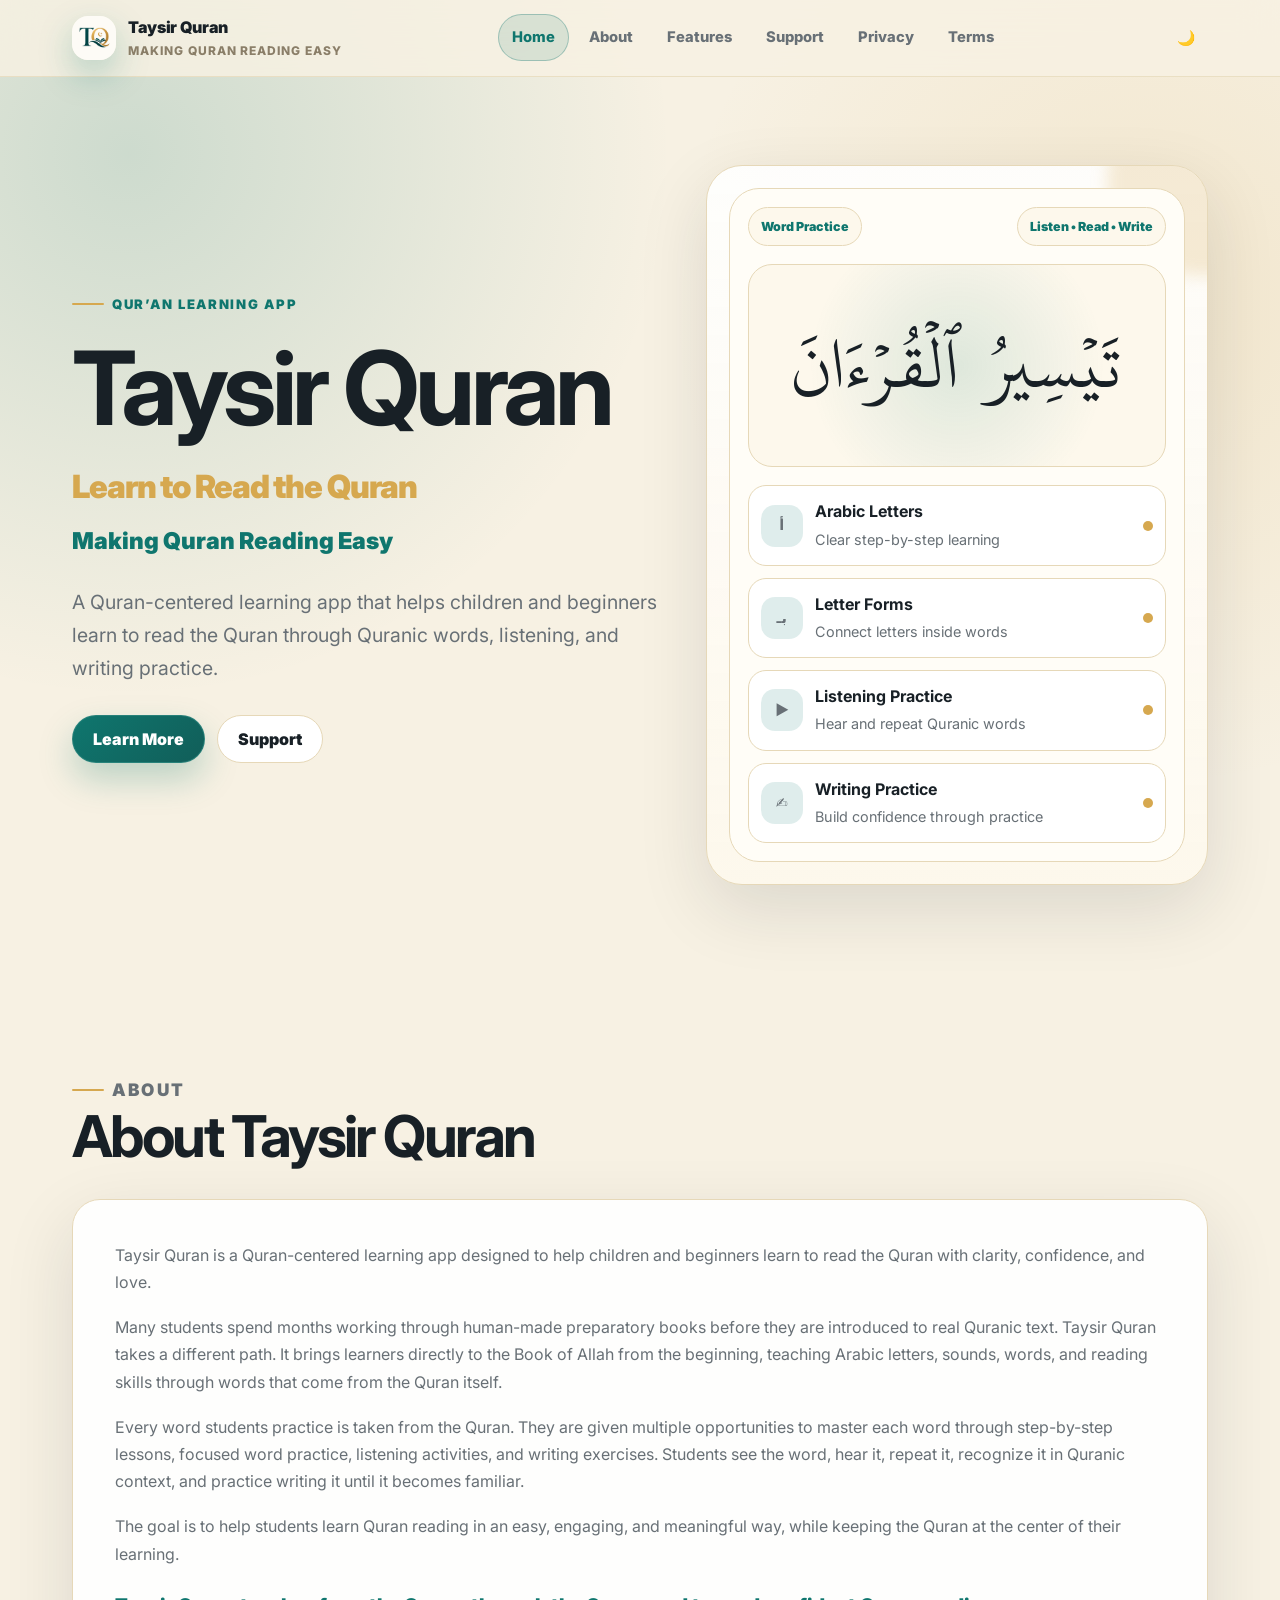
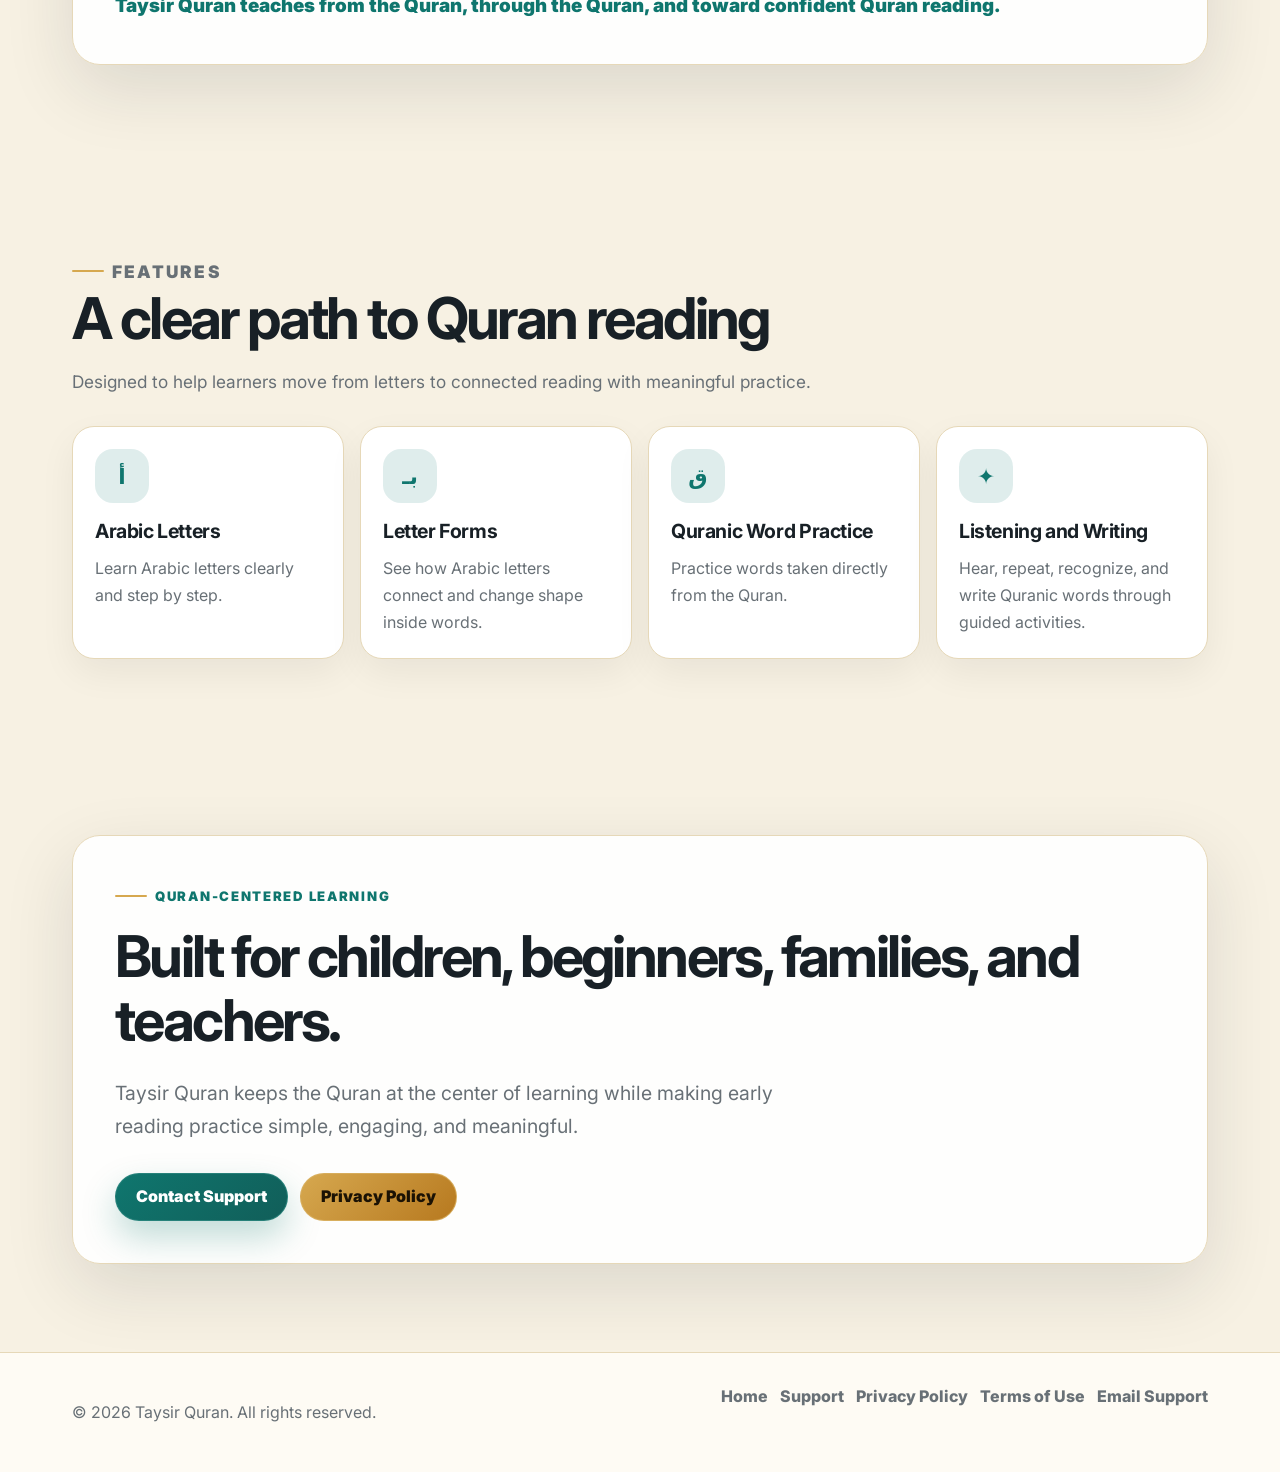
==== index.html @ a532eeca "second time to upload files" ====
<!doctype html>
<html lang="en" data-theme="dark">
  <head>
    <meta charset="utf-8" />
    <meta name="viewport" content="width=device-width, initial-scale=1" />
    <title>Taysir Quran — Learn to Read the Quran</title>
    <meta
      name="description"
      content="Taysir Quran is a Quran-centered learning app helping children and beginners learn to read the Quran through Quranic words, listening, and writing practice."
    />
    <meta name="theme-color" content="#0f766e" />
    <meta property="og:title" content="Taysir Quran" />
    <meta property="og:description" content="Making Quran Reading Easy." />
    <meta property="og:type" content="website" />
    <meta property="og:url" content="https://taysirquran.com" />

    <link rel="icon" type="image/png" href="favicon.png" />
    <link rel="apple-touch-icon" href="favicon.png" />

    <link rel="preconnect" href="https://fonts.googleapis.com" />
    <link rel="preconnect" href="https://fonts.gstatic.com" crossorigin />
    <link
      href="https://fonts.googleapis.com/css2?family=Amiri:wght@400;700&family=Inter:wght@400;600;700;800;900&display=swap"
      rel="stylesheet"
    />
    <link rel="stylesheet" href="styles.css" />
  </head>
  <body>
    <a class="skip-link" href="#main">Skip to content</a>

    <header class="site-header">
      <nav class="nav" aria-label="Main navigation">
        <a class="brand" href="/" aria-label="Taysir Quran home">
          <img class="brand-mark" src="logo.png" alt="Taysir Quran app logo" />
          <span class="brand-text">
            Taysir Quran <span>Making Quran Reading Easy</span>
          </span>
        </a>

        <div class="nav-links" data-nav-links>
          <a class="active" href="/">Home</a>
          <a href="#about">About</a>
          <a href="#features">Features</a>
          <a href="/support/">Support</a>
          <a href="/privacy/">Privacy</a>
          <a href="/terms/">Terms</a>
        </div>

        <div class="nav-actions">
          <button
            class="icon-button"
            type="button"
            data-theme-toggle
            aria-label="Toggle dark mode"
            style="background: transparent; border: none; box-shadow: none"
          >
            🌙
          </button>
          <button
            class="menu-button"
            type="button"
            data-menu-button
            aria-label="Open menu"
            aria-expanded="false"
          >
            ☰
          </button>
        </div>
      </nav>
    </header>

    <main id="main">
      <section class="section hero" aria-labelledby="hero-title">
        <div>
          <p class="kicker">Qur’an Learning App</p>
          <h1 id="hero-title">Taysir Quran</h1>
          <p class="hero-subtitle">Learn to Read the Quran</p>
          <p class="hero-tagline">Making Quran Reading Easy</p>
          <p class="lead">
            A Quran-centered learning app that helps children and beginners
            learn to read the Quran through Quranic words, listening, and
            writing practice.
          </p>
          <div class="hero-actions">
            <a class="btn btn-primary" href="#about">Learn More</a>
            <a class="btn btn-secondary" href="/support/">Support</a>
          </div>
        </div>

        <div class="hero-card" aria-label="App preview illustration">
          <div class="app-mock">
            <div class="mock-top">
              <span class="mock-pill">Word Practice</span>
              <span class="mock-pill">Listen • Read • Write</span>
            </div>
            <div
              class="quran-word quran-verse"
              lang="ar"
              dir="rtl"
              aria-label="Taysir Quran in Arabic"
            >
              تَيۡسِيرُ ٱلۡقُرۡءَانَ
            </div>
            <div class="lesson-list">
              <div class="lesson-row">
                <span class="lesson-icon">أ</span>
                <div>
                  <strong>Arabic Letters</strong>
                  <span>Clear step-by-step learning</span>
                </div>
                <span class="progress-dot"></span>
              </div>
              <div class="lesson-row">
                <span class="lesson-icon">بـ</span>
                <div>
                  <strong>Letter Forms</strong>
                  <span>Connect letters inside words</span>
                </div>
                <span class="progress-dot"></span>
              </div>
              <div class="lesson-row">
                <span class="lesson-icon">▶</span>
                <div>
                  <strong>Listening Practice</strong>
                  <span>Hear and repeat Quranic words</span>
                </div>
                <span class="progress-dot"></span>
              </div>
              <div class="lesson-row">
                <span class="lesson-icon">✍</span>
                <div>
                  <strong>Writing Practice</strong>
                  <span>Build confidence through practice</span>
                </div>
                <span class="progress-dot"></span>
              </div>
            </div>
          </div>
        </div>
      </section>

      <section id="about" class="section" aria-labelledby="about-title">
        <div class="section-heading">
          <p class="kicker">About</p>
          <h2 id="about-title">About Taysir Quran</h2>
        </div>
        <div class="about-card">
          <p>
            Taysir Quran is a Quran-centered learning app designed to help
            children and beginners learn to read the Quran with clarity,
            confidence, and love.
          </p>

          <p>
            Many students spend months working through human-made preparatory
            books before they are introduced to real Quranic text. Taysir Quran
            takes a different path. It brings learners directly to the Book of
            Allah from the beginning, teaching Arabic letters, sounds, words,
            and reading skills through words that come from the Quran itself.
          </p>

          <p>
            Every word students practice is taken from the Quran. They are given
            multiple opportunities to master each word through step-by-step
            lessons, focused word practice, listening activities, and writing
            exercises. Students see the word, hear it, repeat it, recognize it
            in Quranic context, and practice writing it until it becomes
            familiar.
          </p>

          <p>
            The goal is to help students learn Quran reading in an easy,
            engaging, and meaningful way, while keeping the Quran at the center
            of their learning.
          </p>

          <strong class="strong-line">
            Taysir Quran teaches from the Quran, through the Quran, and toward
            confident Quran reading.
          </strong>
        </div>
      </section>

      <section id="features" class="section" aria-labelledby="features-title">
        <div class="section-heading">
          <p class="kicker">Features</p>
          <h2 id="features-title">A clear path to Quran reading</h2>
          <p>
            Designed to help learners move from letters to connected reading
            with meaningful practice.
          </p>
        </div>
        <div class="feature-grid">
          <article class="feature-card">
            <div class="feature-icon">أ</div>
            <h3>Arabic Letters</h3>
            <p>Learn Arabic letters clearly and step by step.</p>
          </article>
          <article class="feature-card">
            <div class="feature-icon">بـ</div>
            <h3>Letter Forms</h3>
            <p>See how Arabic letters connect and change shape inside words.</p>
          </article>
          <article class="feature-card">
            <div class="feature-icon">ق</div>
            <h3>Quranic Word Practice</h3>
            <p>Practice words taken directly from the Quran.</p>
          </article>
          <article class="feature-card">
            <div class="feature-icon">✦</div>
            <h3>Listening and Writing</h3>
            <p>
              Hear, repeat, recognize, and write Quranic words through guided
              activities.
            </p>
          </article>
        </div>
      </section>

      <section class="section" aria-labelledby="cta-title">
        <div class="cta-card">
          <p class="kicker">Quran-Centered Learning</p>
          <h2 id="cta-title">
            Built for children, beginners, families, and teachers.
          </h2>
          <p class="lead">
            Taysir Quran keeps the Quran at the center of learning while making
            early reading practice simple, engaging, and meaningful.
          </p>
          <div class="cta-row">
            <a class="btn btn-primary" href="/support/">Contact Support</a>
            <a class="btn btn-gold" href="/privacy/">Privacy Policy</a>
          </div>
        </div>
      </section>
    </main>

    <footer class="site-footer">
      <div class="footer-inner">
        <p>© 2026 Taysir Quran. All rights reserved.</p>
        <div class="footer-links">
          <a href="/">Home</a>
          <a href="/support/">Support</a>
          <a href="/privacy/">Privacy Policy</a>
          <a href="/terms/">Terms of Use</a>
          <a href="mailto:taysirquraninfo@gmail.com">Email Support</a>
        </div>
      </div>
    </footer>

    <script src="script.js"></script>
  </body>
</html>
---- styles.css ----
@font-face {
  font-family: 'Uthmanic Hafs';
  src: url('fonts/UthmanicHafs_V22.ttf') format('truetype');
  font-weight: 400;
  font-style: normal;
  font-display: swap;
}

:root {
  --bg: #f7f1e3;
  --surface: #fffdf7;
  --card: #ffffff;
  --elevated: #fdf8ec;
  --text: #182026;
  --muted: #687076;
  --soft: #8a7e68;
  --primary: #0f766e;
  --primary-dark: #115e59;
  --gold: #d6a84f;
  --gold-dark: #b7791f;
  --border: #e6d8b8;
  --shadow: 0 24px 70px rgba(24, 32, 38, 0.12);
  --hero-glow: rgba(15, 118, 110, 0.18);
  --radius-xl: 28px;
  --radius-lg: 22px;
  --radius-md: 16px;
  --max: 1180px;
}

[data-theme='dark'] {
  --bg: #0b0b0b;
  --surface: #0f0f0f;
  --card: #151515;
  --elevated: #1b1b1b;
  --text: #f8fafc;
  --muted: #b8c2c7;
  --soft: #d8caa9;
  --primary: #2dd4bf;
  --primary-dark: #14b8a6;
  --gold: #f0c86a;
  --gold-dark: #d6a84f;
  --border: #2f2a21;
  --shadow: 0 24px 80px rgba(0, 0, 0, 0.46);
  --hero-glow: rgba(45, 212, 191, 0.16);
}

* { box-sizing: border-box; }

html {
  scroll-behavior: smooth;
}

body {
  margin: 0;
  font-family: Inter, ui-sans-serif, system-ui, -apple-system, BlinkMacSystemFont, "Segoe UI", sans-serif;
  background:
    radial-gradient(circle at 10% 5%, var(--hero-glow), transparent 34rem),
    radial-gradient(circle at 90% 10%, rgba(214, 168, 79, 0.15), transparent 30rem),
    var(--bg);
  color: var(--text);
  line-height: 1.7;
  transition: background 0.25s ease, color 0.25s ease;
}

body.no-scroll { overflow: hidden; }

a { color: inherit; text-decoration: none; }

.skip-link {
  position: absolute;
  top: -48px;
  left: 16px;
  background: var(--primary);
  color: #fff;
  padding: 10px 14px;
  border-radius: 999px;
  z-index: 1000;
}
.skip-link:focus { top: 16px; }

.site-header {
  position: sticky;
  top: 0;
  z-index: 50;
  backdrop-filter: blur(18px);
  background: color-mix(in srgb, var(--bg) 84%, transparent);
  border-bottom: 1px solid color-mix(in srgb, var(--border) 75%, transparent);
}

.nav {
  max-width: var(--max);
  margin: 0 auto;
  padding: 14px 22px;
  display: flex;
  align-items: center;
  justify-content: space-between;
  gap: 16px;
}

.brand {
  display: inline-flex;
  align-items: center;
  gap: 12px;
  font-weight: 900;
  letter-spacing: -0.02em;
}

.brand-mark {
  width: 44px;
  height: 44px;
  border-radius: 16px;
  display: grid;
  place-items: center;
  background: linear-gradient(145deg, var(--primary), var(--gold));
  color: #fff;
  box-shadow: 0 14px 34px rgba(15, 118, 110, 0.28);
  font-weight: 900;
}

.brand-text span {
  display: block;
  font-size: 0.75rem;
  color: var(--soft);
  font-weight: 800;
  letter-spacing: 0.08em;
  text-transform: uppercase;
}

.nav-links {
  display: flex;
  align-items: center;
  gap: 6px;
}

.nav-links a,
.nav-actions button {
  border: 1px solid transparent;
  border-radius: 999px;
  padding: 10px 13px;
  color: var(--muted);
  font-weight: 800;
  font-size: 0.92rem;
}

.nav-links a:hover,
.nav-links a.active {
  color: var(--primary);
  background: color-mix(in srgb, var(--primary) 12%, transparent);
  border-color: color-mix(in srgb, var(--primary) 30%, transparent);
}

.nav-actions {
  display: flex;
  align-items: center;
  gap: 8px;
}

.icon-button,
.menu-button {
  cursor: pointer;
  border: 1px solid var(--border);
  background: var(--card);
  color: var(--text);
  min-width: 44px;
  height: 44px;
  display: inline-grid;
  place-items: center;
  box-shadow: 0 10px 24px rgba(0,0,0,0.06);
}

.menu-button { display: none; }

main { min-height: 70vh; }

.section {
  max-width: var(--max);
  margin: 0 auto;
  padding: 88px 22px;
}

.hero {
  padding-top: 88px;
  padding-bottom: 86px;
  display: grid;
  grid-template-columns: minmax(0, 1.08fr) minmax(320px, 0.92fr);
  gap: 44px;
  align-items: center;
}

.kicker {
  display: inline-flex;
  align-items: center;
  gap: 8px;
  margin: 0 0 16px;
  color: var(--primary);
  font-size: 0.82rem;
  font-weight: 900;
  letter-spacing: 0.13em;
  text-transform: uppercase;
}
.kicker::before {
  content: '';
  width: 32px;
  height: 2px;
  border-radius: 999px;
  background: var(--gold);
}

h1, h2, h3 { line-height: 1.12; margin: 0; letter-spacing: -0.045em; }
h1 { font-size: clamp(3.2rem, 9vw, 6.4rem); }
h2 { font-size: clamp(2.05rem, 5vw, 3.6rem); }
h3 { font-size: 1.22rem; letter-spacing: -0.02em; }

.hero-subtitle {
  margin: 14px 0 0;
  color: var(--gold);
  font-size: clamp(1.35rem, 3vw, 2rem);
  font-weight: 900;
  letter-spacing: -0.035em;
}

.hero-tagline {
  margin: 8px 0 0;
  color: var(--primary);
  font-size: clamp(1.1rem, 2.4vw, 1.45rem);
  font-weight: 900;
}

.lead {
  margin: 24px 0 0;
  max-width: 690px;
  color: var(--muted);
  font-size: clamp(1.05rem, 2vw, 1.22rem);
}

.hero-actions,
.cta-row {
  display: flex;
  flex-wrap: wrap;
  gap: 12px;
  margin-top: 30px;
}

.btn {
  display: inline-flex;
  align-items: center;
  justify-content: center;
  gap: 9px;
  border: 1px solid var(--border);
  border-radius: 999px;
  min-height: 48px;
  padding: 0 20px;
  font-weight: 900;
  transition: transform 0.18s ease, box-shadow 0.18s ease, background 0.18s ease;
}
.btn:hover { transform: translateY(-2px); }
.btn-primary {
  background: linear-gradient(135deg, var(--primary), var(--primary-dark));
  color: #fff;
  border-color: color-mix(in srgb, var(--primary) 70%, #fff 10%);
  box-shadow: 0 16px 34px rgba(15, 118, 110, 0.26);
}
.btn-secondary {
  background: var(--card);
  color: var(--text);
}
.btn-gold {
  background: linear-gradient(135deg, var(--gold), var(--gold-dark));
  color: #1b1204;
  border-color: color-mix(in srgb, var(--gold) 70%, #fff 10%);
}

.hero-card {
  position: relative;
  border: 1px solid var(--border);
  background: linear-gradient(180deg, color-mix(in srgb, var(--card) 90%, transparent), var(--elevated));
  border-radius: 36px;
  padding: 22px;
  box-shadow: var(--shadow);
  overflow: hidden;
}
.hero-card::before {
  content: '';
  position: absolute;
  inset: -80px -90px auto auto;
  width: 190px;
  height: 190px;
  border-radius: 50%;
  background: rgba(214, 168, 79, 0.22);
  filter: blur(8px);
}

.app-mock {
  position: relative;
  border: 1px solid var(--border);
  background: var(--surface);
  border-radius: 30px;
  padding: 18px;
  min-height: 510px;
}
.mock-top {
  display: flex;
  justify-content: space-between;
  align-items: center;
  gap: 12px;
  margin-bottom: 18px;
}
.mock-pill {
  border: 1px solid var(--border);
  background: var(--elevated);
  color: var(--primary);
  border-radius: 999px;
  padding: 8px 12px;
  font-size: 0.78rem;
  font-weight: 900;
}
.quran-word {
  direction: rtl;
  min-height: 150px;
  display: grid;
  place-items: center;
  border-radius: 24px;
  background:
    radial-gradient(circle at center, color-mix(in srgb, var(--primary) 13%, transparent), transparent 64%),
    var(--elevated);
  border: 1px solid var(--border);
  font-family: 'Uthmanic Hafs', 'Amiri', serif;
  font-size: clamp(2.15rem, 6.2vw, 4.7rem);
  color: var(--text);
  text-align: center;
  line-height: 2.15;
  padding: 20px;
}
.quran-verse {
  letter-spacing: 0;
  word-spacing: 0.12em;
}
.lesson-list { display: grid; gap: 12px; margin-top: 18px; }
.lesson-row {
  display: grid;
  grid-template-columns: auto 1fr auto;
  align-items: center;
  gap: 12px;
  padding: 12px;
  border: 1px solid var(--border);
  border-radius: 18px;
  background: var(--card);
}
.lesson-icon {
  width: 42px;
  height: 42px;
  border-radius: 14px;
  display: grid;
  place-items: center;
  background: color-mix(in srgb, var(--primary) 13%, transparent);
  color: var(--primary);
  font-weight: 900;
}
.lesson-row strong { display: block; }
.lesson-row span { color: var(--muted); font-size: 0.9rem; }
.progress-dot {
  width: 10px;
  height: 10px;
  border-radius: 50%;
  background: var(--gold);
}

.section-heading {
  max-width: 760px;
  margin-bottom: 30px;
}
.section-heading p {
  margin: 16px 0 0;
  color: var(--muted);
  font-size: 1.08rem;
}

.about-card,
.legal-card,
.support-card,
.cta-card {
  border: 1px solid var(--border);
  border-radius: var(--radius-xl);
  background: color-mix(in srgb, var(--card) 92%, transparent);
  box-shadow: var(--shadow);
  padding: clamp(22px, 4vw, 42px);
}
.about-card p,
.legal-card p,
.support-card p { color: var(--muted); margin: 0 0 18px; }
.strong-line {
  display: block;
  margin-top: 22px;
  color: var(--primary);
  font-weight: 900;
  font-size: 1.18rem;
}

.feature-grid {
  display: grid;
  grid-template-columns: repeat(4, 1fr);
  gap: 16px;
}
.feature-card {
  border: 1px solid var(--border);
  background: var(--card);
  border-radius: var(--radius-lg);
  padding: 22px;
  min-height: 210px;
  box-shadow: 0 14px 36px rgba(0,0,0,0.06);
}
.feature-icon {
  width: 54px;
  height: 54px;
  border-radius: 18px;
  display: grid;
  place-items: center;
  margin-bottom: 18px;
  background: color-mix(in srgb, var(--primary) 13%, transparent);
  color: var(--primary);
  font-weight: 900;
  font-size: 1.35rem;
}
.feature-card p { color: var(--muted); margin: 12px 0 0; }

.page-hero {
  max-width: 900px;
  margin: 0 auto;
  padding: 86px 22px 34px;
  text-align: center;
}
.page-hero p { color: var(--muted); font-size: 1.13rem; margin: 18px auto 0; max-width: 760px; }

.legal-card {
  max-width: 920px;
  margin: 0 auto 70px;
}
.legal-card h2 {
  font-size: 1.5rem;
  margin: 32px 0 12px;
  letter-spacing: -0.025em;
}
.legal-card h2:first-child { margin-top: 0; }
.legal-card ul { color: var(--muted); padding-left: 22px; }
.legal-card li { margin: 8px 0; }
.legal-meta {
  display: grid;
  gap: 6px;
  margin-bottom: 24px;
  padding: 14px;
  border: 1px solid var(--border);
  border-radius: var(--radius-md);
  background: var(--elevated);
  color: var(--muted);
}
.inline-link {
  color: var(--primary);
  font-weight: 900;
  text-decoration: underline;
  text-underline-offset: 3px;
}

.support-card {
  max-width: 820px;
  margin: 0 auto 70px;
  text-align: center;
}
.support-email {
  display: inline-flex;
  margin: 16px 0 4px;
  color: var(--primary);
  font-weight: 900;
  font-size: 1.15rem;
}

.site-footer {
  border-top: 1px solid var(--border);
  background: color-mix(in srgb, var(--surface) 88%, transparent);
}
.footer-inner {
  max-width: var(--max);
  margin: 0 auto;
  padding: 30px 22px;
  display: flex;
  justify-content: space-between;
  gap: 18px;
  flex-wrap: wrap;
  color: var(--muted);
}
.footer-links { display: flex; flex-wrap: wrap; gap: 12px; }
.footer-links a { font-weight: 800; }
.footer-links a:hover { color: var(--primary); }

@media (max-width: 980px) {
  .hero { grid-template-columns: 1fr; padding-top: 64px; }
  .feature-grid { grid-template-columns: repeat(2, 1fr); }
  .hero-card { max-width: 620px; width: 100%; margin: 0 auto; }
}

@media (max-width: 760px) {
  .nav { padding: 12px 16px; }
  .menu-button { display: inline-grid; }
  .nav-links {
    position: fixed;
    inset: 69px 14px auto 14px;
    display: none;
    flex-direction: column;
    align-items: stretch;
    padding: 12px;
    border: 1px solid var(--border);
    border-radius: 22px;
    background: var(--surface);
    box-shadow: var(--shadow);
  }
  .nav-links.open { display: flex; }
  .nav-links a { padding: 13px 14px; }
  .brand-text span { display: none; }
  .section { padding: 62px 16px; }
  .hero { padding-top: 54px; gap: 30px; }
  .hero-actions, .cta-row { flex-direction: column; }
  .btn { width: 100%; }
  .app-mock { min-height: auto; }
  .quran-word { min-height: 130px; }
  .feature-grid { grid-template-columns: 1fr; }
  .footer-inner { flex-direction: column; }
}

@media (max-width: 430px) {
  .brand-mark { width: 40px; height: 40px; border-radius: 14px; }
  .hero-card { padding: 14px; border-radius: 26px; }
  .app-mock { padding: 12px; border-radius: 24px; }
  .lesson-row { grid-template-columns: auto 1fr; }
  .progress-dot { display: none; }
  .about-card, .legal-card, .support-card, .cta-card { border-radius: 22px; }
}
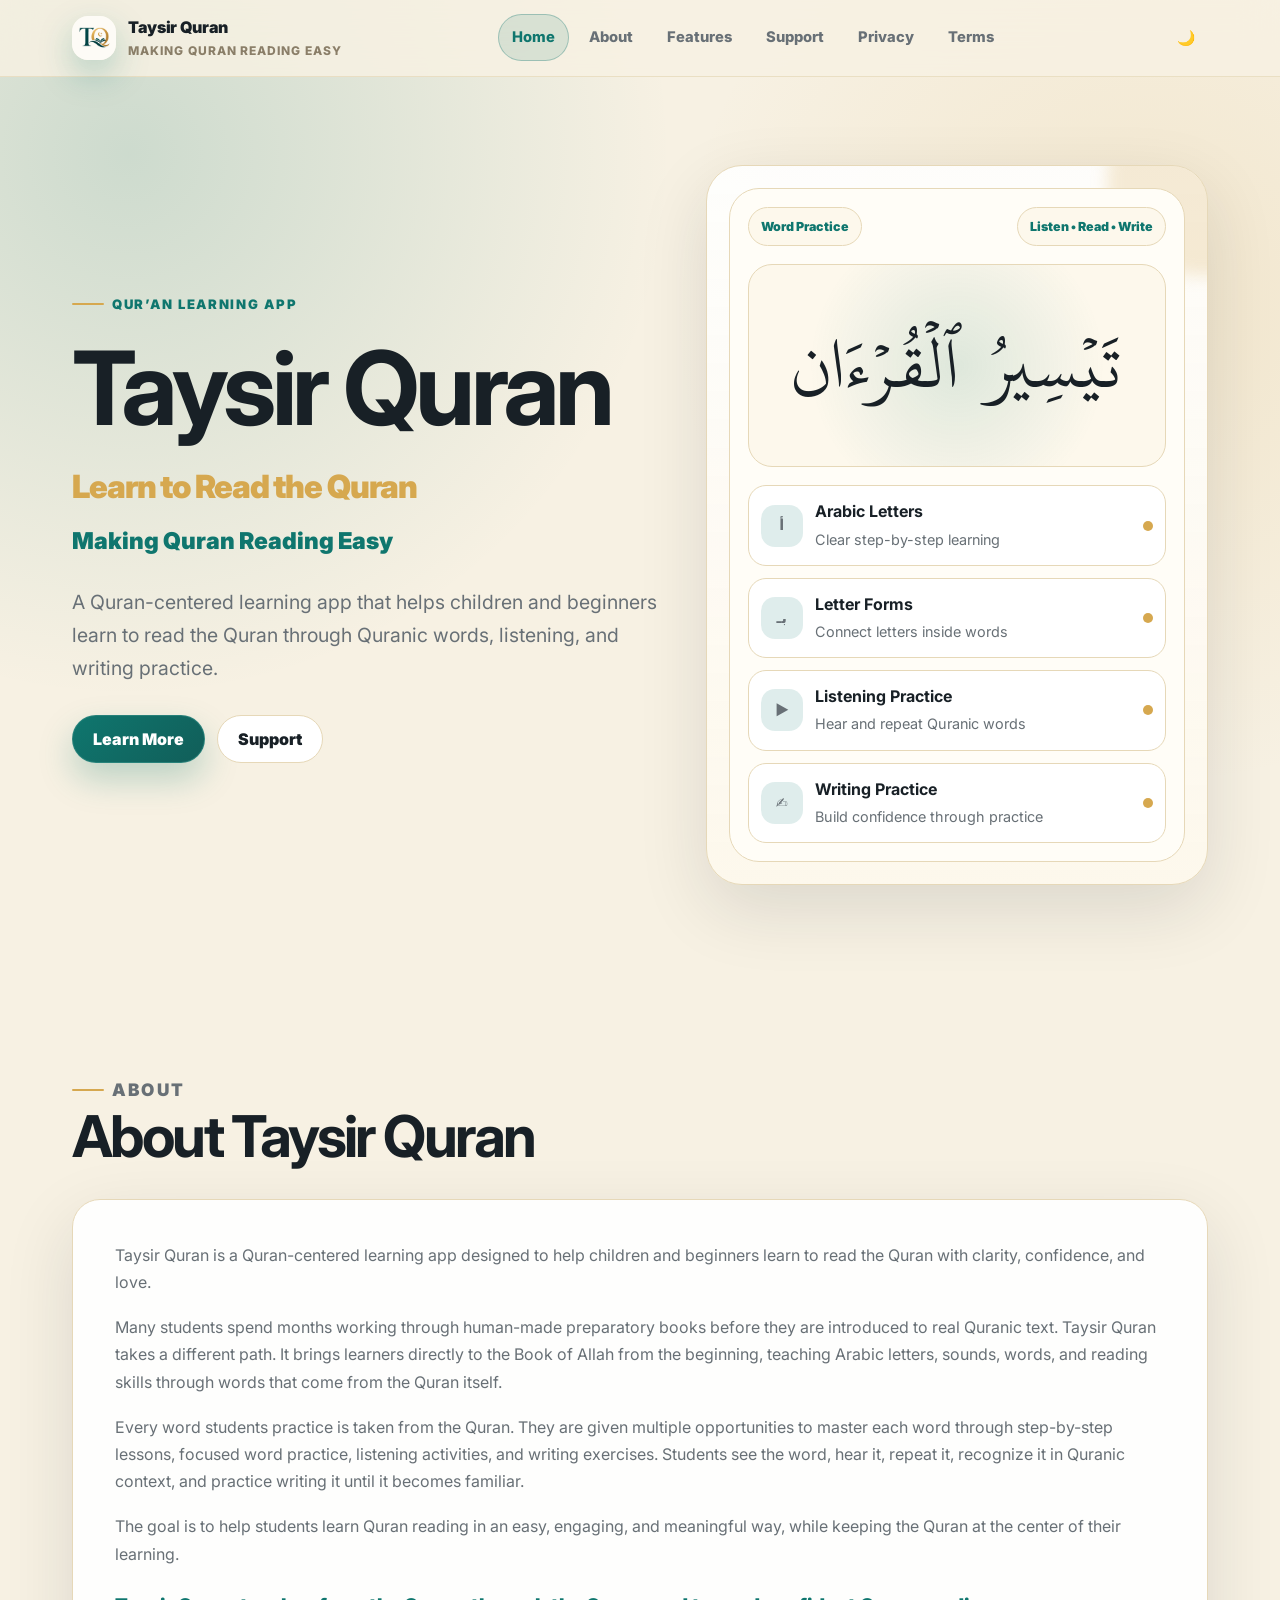
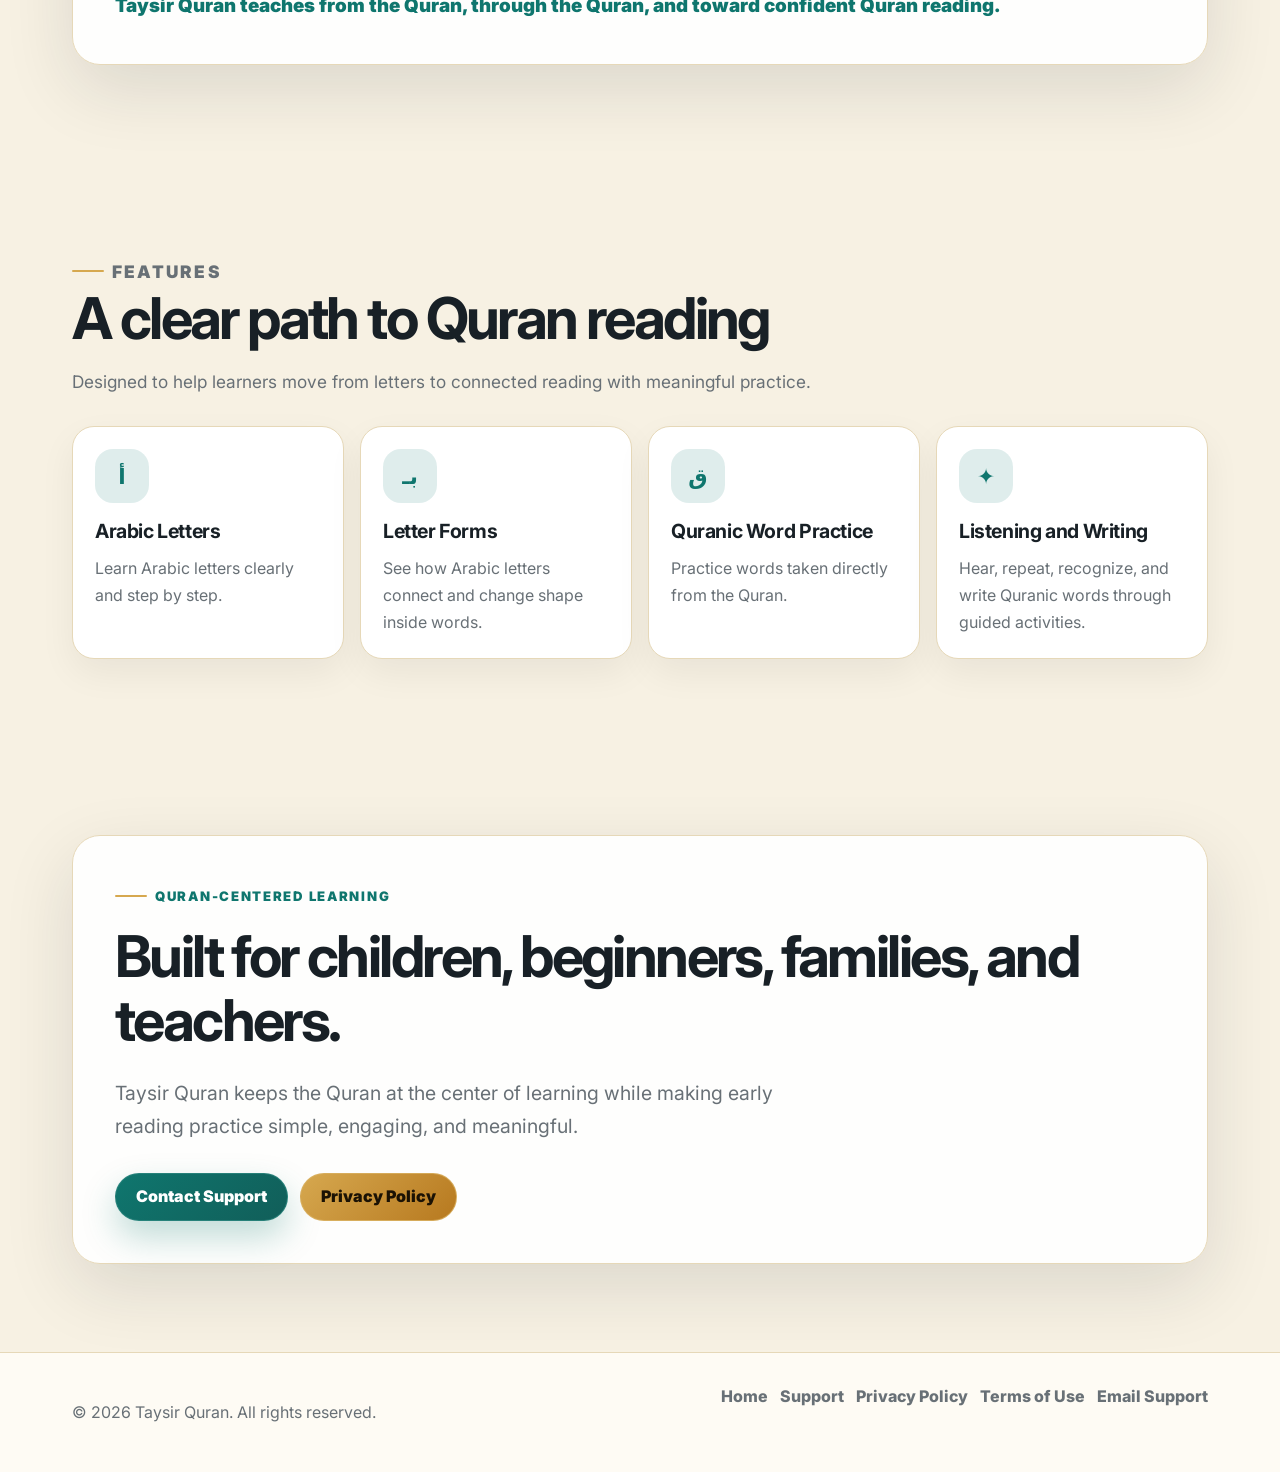
==== commit 1ffc06b9: "Update index.html corrected arabic title of the Taysir Quran." ====
--- a/index.html
+++ b/index.html
@@ -99,7 +99,7 @@
               dir="rtl"
               aria-label="Taysir Quran in Arabic"
             >
-              تَيۡسِيرُ ٱلۡقُرۡءَانَ
+             تَيۡسِيرُ ٱلۡقُرۡءَان
             </div>
             <div class="lesson-list">
               <div class="lesson-row">
